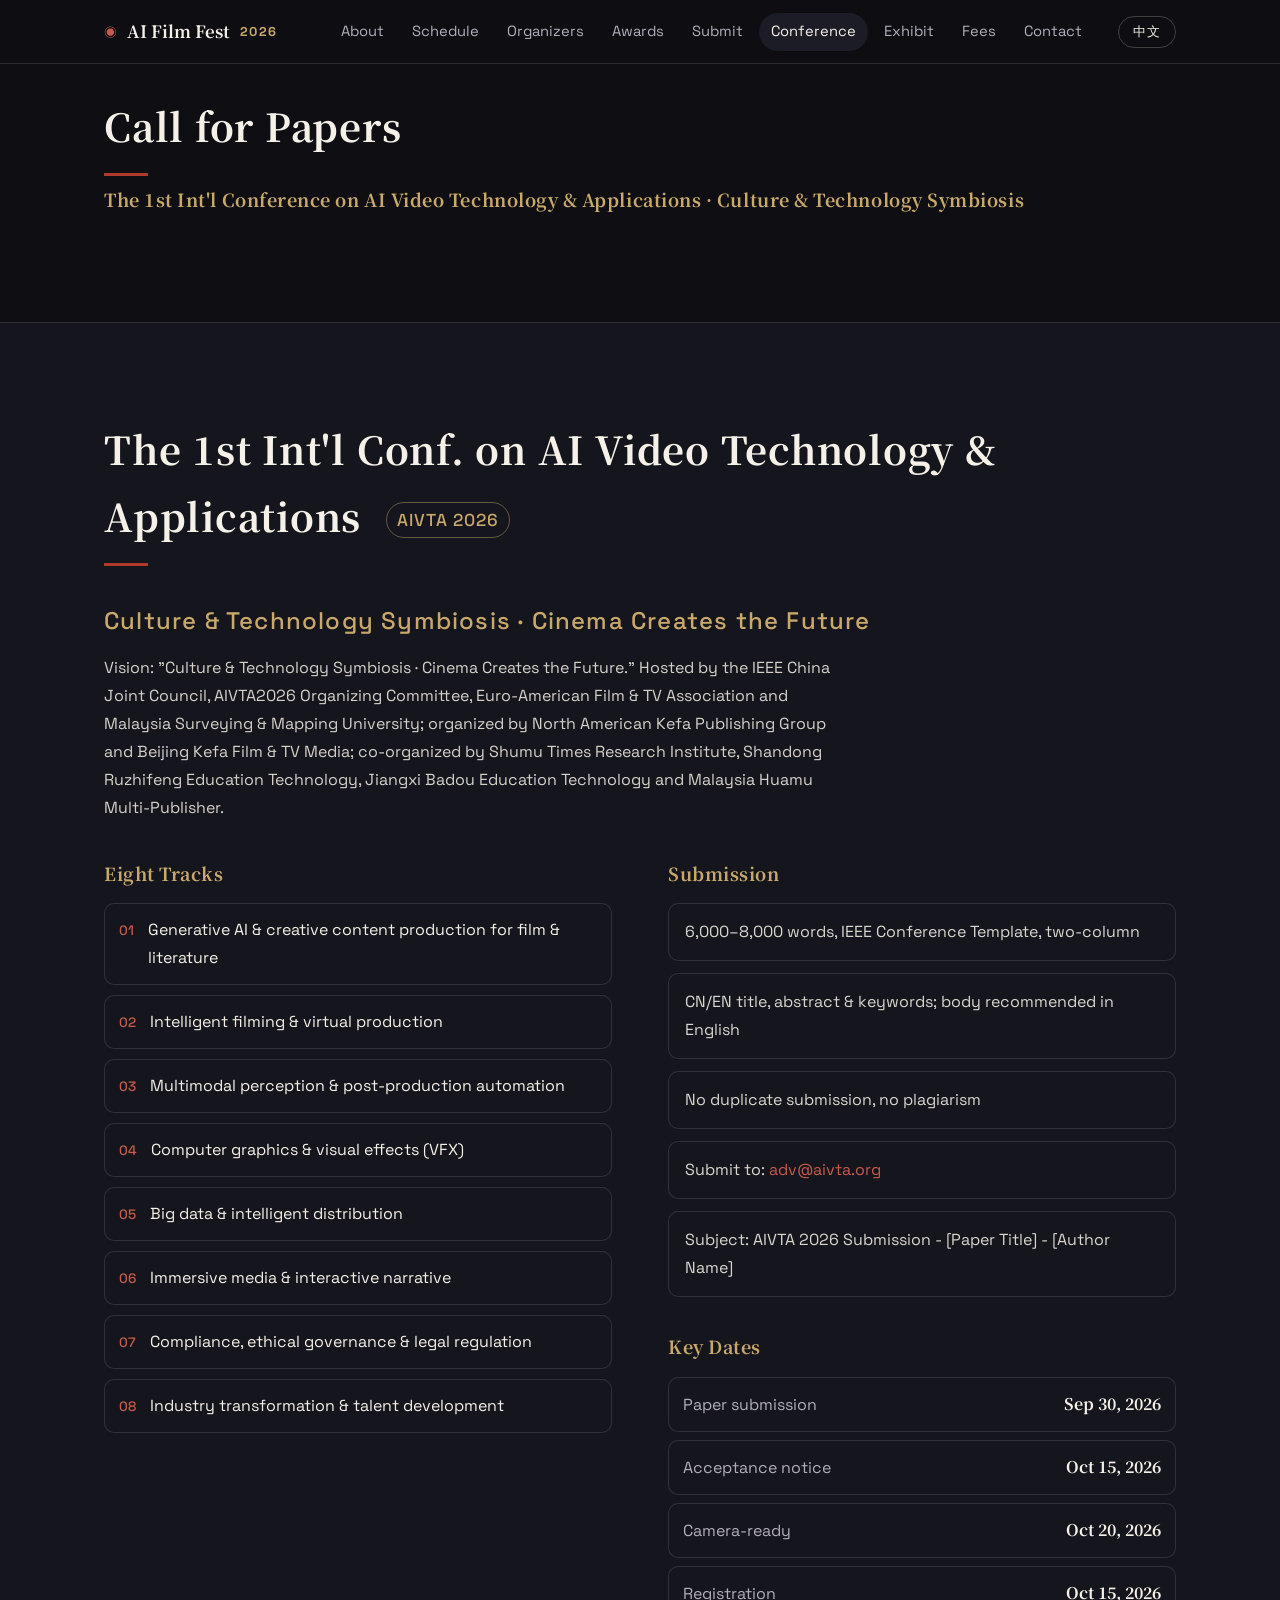
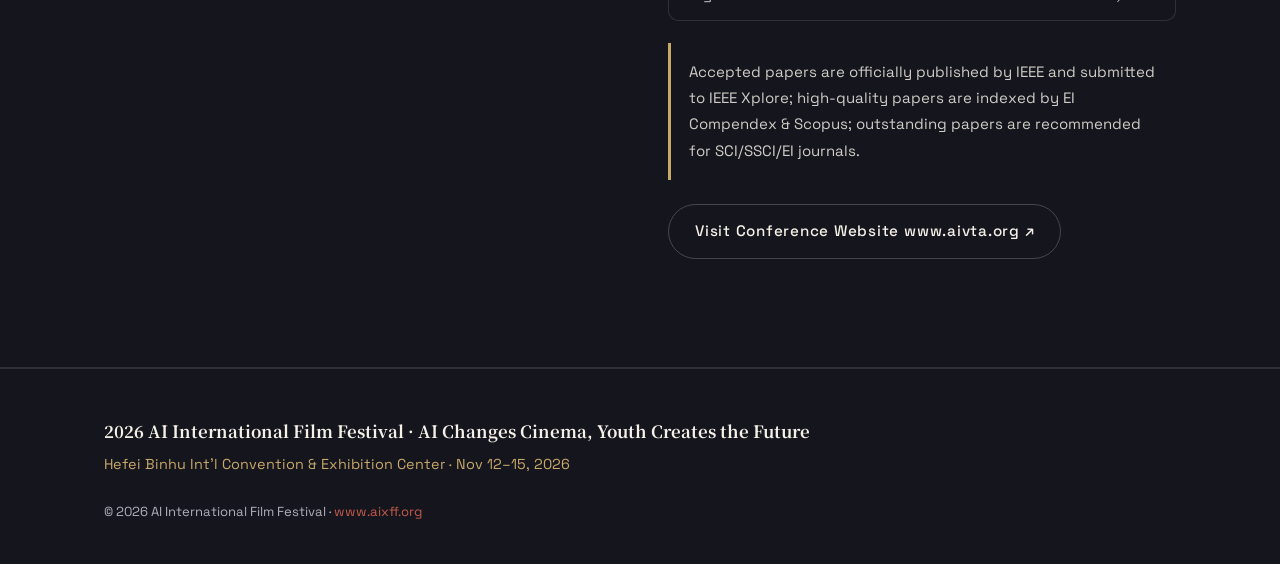
==== conference.html @ 15c77d74 "feat: 拆分单页为 4 个独立落地页，修复双语 hidden 引号笔误 - index/submit/conference/expo 四页独立 SEO（title/canonical/og/JSO" ====
<!doctype html>
<html lang="zh-CN">
<head>
<meta charset="utf-8">
<meta name="viewport" content="width=device-width, initial-scale=1">
<title>会议征稿 AIVTA 2026 · 2026 AI国际影展</title>
<meta name="description" content="首届AI视频技术及应用国际会议（AIVTA 2026）· 八大征稿方向 · IEEE出版并提交IEEE Xplore检索 · 论文投稿截止2026年9月30日 · 投稿邮箱 adv@aivta.org">
<link rel="canonical" href="https://aixff.org/conference.html">

<!-- Favicon -->
<link rel="icon" href="data:image/svg+xml,%3Csvg xmlns='http://www.w3.org/2000/svg' viewBox='0 0 100 100'%3E%3Crect width='100' height='100' rx='20' fill='%230E0E13'/%3E%3Crect x='17' y='27' width='66' height='46' rx='7' fill='none' stroke='%23B03A2E' stroke-width='7'/%3E%3Ccircle cx='50' cy='50' r='9' fill='%23C9A96A'/%3E%3C/svg%3E">

<!-- Open Graph / 微信分享卡片 -->
<meta property="og:type" content="website">
<meta property="og:site_name" content="AI国际影展 · AI International Film Festival">
<meta property="og:title" content="会议征稿 AIVTA 2026 · 2026 AI国际影展">
<meta property="og:description" content="首届AI视频技术及应用国际会议 · 文技共生·影创未来 · 论文投稿截止2026年9月30日">
<meta property="og:url" content="https://aixff.org/conference.html">
<meta property="og:image" content="https://aixff.org/assets/og-poster.png">
<meta property="og:image:width" content="1200">
<meta property="og:image:height" content="630">
<meta property="og:locale" content="zh_CN">
<meta property="og:locale:alternate" content="en_US">
<meta name="twitter:card" content="summary_large_image">
<meta name="twitter:title" content="Call for Papers AIVTA 2026 · 2026 AI International Film Festival">
<meta name="twitter:description" content="The 1st Int'l Conference on AI Video Technology &amp; Applications · Paper deadline Sep 30, 2026">
<meta name="twitter:image" content="https://aixff.org/assets/og-poster.png">

<!-- 结构化数据：学术会议 Event -->
<script type="application/ld+json">
{
  "@context": "https://schema.org",
  "@type": "Event",
  "name": "首届AI视频技术及应用国际会议 AIVTA 2026",
  "alternateName": "The 1st International Conference on AI Video Technology and Applications",
  "description": "核心愿景「文技共生·影创未来」。录用论文由IEEE正式出版并提交IEEE Xplore检索；高质量论文获EI Compendex与Scopus双核心收录。",
  "startDate": "2026-11-13",
  "endDate": "2026-11-14",
  "eventStatus": "https://schema.org/EventScheduled",
  "eventAttendanceMode": "https://schema.org/MixedEventAttendanceMode",
  "location": {
    "@type": "Place",
    "name": "合肥滨湖国际会展中心",
    "address": {
      "@type": "PostalAddress",
      "streetAddress": "安徽省合肥市包河区滨湖新区锦绣大道3899号",
      "addressLocality": "合肥",
      "addressRegion": "安徽",
      "addressCountry": "CN"
    }
  },
  "organizer": [
    { "@type": "Organization", "name": "IEEE中国联合会" },
    { "@type": "Organization", "name": "AIVTA2026组委会" },
    { "@type": "Organization", "name": "欧美影视协会" },
    { "@type": "Organization", "name": "马来西亚测绘大学" }
  ],
  "url": "https://aixff.org/conference.html",
  "sameAs": "https://www.aivta.org"
}
</script>

<!-- 字体：非阻塞加载 -->
<link rel="preconnect" href="https://fonts.googleapis.com">
<link rel="preconnect" href="https://fonts.gstatic.com" crossorigin>
<link href="https://fonts.googleapis.com/css2?family=Noto+Serif+SC:wght@500;700;900&family=Space+Grotesk:wght@400;500;700&display=swap" rel="stylesheet" media="print" onload="this.media='all'">
<noscript><link href="https://fonts.googleapis.com/css2?family=Noto+Serif+SC:wght@500;700;900&family=Space+Grotesk:wght@400;500;700&display=swap" rel="stylesheet"></noscript>
<link rel="stylesheet" href="assets/css/style.css">
</head>
<body data-title-zh="会议征稿 AIVTA 2026 · 2026 AI国际影展" data-title-en="Call for Papers AIVTA 2026 · 2026 AI International Film Festival">

<!-- ============ 顶部导航 ============ -->
<header class="nav" id="nav">
  <div class="nav-inner wrap">
    <a class="brand" href="index.html">
      <span class="brand-mark" aria-hidden="true">◉</span>
      <span class="zh">AI国际影展</span><span class="en" hidden>AI Film Fest</span>
      <span class="brand-year">2026</span>
    </a>
    <nav class="nav-links" id="navLinks" aria-label="Main navigation">
      <a href="index.html#about" class="zh">关于</a><a href="index.html#about" class="en" hidden>About</a>
      <a href="index.html#schedule" class="zh">日程</a><a href="index.html#schedule" class="en" hidden>Schedule</a>
      <a href="index.html#org" class="zh">组织</a><a href="index.html#org" class="en" hidden>Organizers</a>
      <a href="submit.html#awards" class="zh">奖项</a><a href="submit.html#awards" class="en" hidden>Awards</a>
      <a href="submit.html" class="zh">参赛</a><a href="submit.html" class="en" hidden>Submit</a>
      <a href="#conference" class="zh active">会议</a><a href="#conference" class="en active" hidden>Conference</a>
      <a href="expo.html" class="zh">参展</a><a href="expo.html" class="en" hidden>Exhibit</a>
      <a href="expo.html#fees" class="zh">费用</a><a href="expo.html#fees" class="en" hidden>Fees</a>
      <a href="index.html#contact" class="zh">联系</a><a href="index.html#contact" class="en" hidden>Contact</a>
    </nav>
    <div class="nav-actions">
      <button class="lang-toggle" id="langToggle" type="button" aria-label="Switch language">EN</button>
      <button class="nav-burger" id="navBurger" type="button" aria-expanded="false" aria-controls="navLinks" aria-label="Menu">
        <span></span><span></span>
      </button>
    </div>
  </div>
</header>

<main>

<!-- ============ 页头 ============ -->
<section class="section" id="conference">
  <div class="wrap">
    <h1 class="sec-title"><span class="zh">会议征稿</span><span class="en" hidden>Call for Papers</span></h1>
    <p class="sub-title"><span class="zh">首届AI视频技术及应用国际会议 AIVTA 2026 · 文技共生 · 影创未来</span><span class="en" hidden>The 1st Int'l Conference on AI Video Technology &amp; Applications · Culture &amp; Technology Symbiosis</span></p>
  </div>
</section>

<!-- ============ AIVTA 2026 ============ -->
<section class="section section-alt" id="cfp">
  <div class="wrap">
    <h2 class="sec-title"><span class="zh">首届AI视频技术及应用国际会议 <b class="sec-count">AIVTA 2026</b></span><span class="en" hidden>The 1st Int'l Conf. on AI Video Technology &amp; Applications <b class="sec-count">AIVTA 2026</b></span></h2>

    <div class="conference-intro">
      <p class="conference-vision latin" lang="en">Culture &amp; Technology Symbiosis · Cinema Creates the Future</p>
      <p><span class="zh">核心愿景：文技共生 · 影创未来。会议由IEEE中国联合会、AIVTA2026组委会、欧美影视协会、马来西亚测绘大学主办；北美科发出版集团、北京科发影视传媒有限公司承办；水木时代研究院、山东儒之风教育科技有限公司、江西八斗教育科技有限公司、马来西亚华穆多元出版社协办。</span>
      <span class="en" hidden>Vision: "Culture &amp; Technology Symbiosis · Cinema Creates the Future." Hosted by the IEEE China Joint Council, AIVTA2026 Organizing Committee, Euro-American Film &amp; TV Association and Malaysia Surveying &amp; Mapping University; organized by North American Kefa Publishing Group and Beijing Kefa Film &amp; TV Media; co-organized by Shumu Times Research Institute, Shandong Ruzhifeng Education Technology, Jiangxi Badou Education Technology and Malaysia Huamu Multi-Publisher.</span></p>
    </div>

    <div class="two-col">
      <div>
        <h3 class="sub-title"><span class="zh">八大征稿方向</span><span class="en" hidden>Eight Tracks</span></h3>
        <ol class="tracks">
          <li><span class="zh">生成式AI与影视文学创意内容生产</span><span class="en" hidden>Generative AI &amp; creative content production for film &amp; literature</span></li>
          <li><span class="zh">智能拍摄与虚拟制片技术</span><span class="en" hidden>Intelligent filming &amp; virtual production</span></li>
          <li><span class="zh">多模态感知与后期制作自动化</span><span class="en" hidden>Multimodal perception &amp; post-production automation</span></li>
          <li><span class="zh">计算机图形学与视觉特效（VFX）</span><span class="en" hidden>Computer graphics &amp; visual effects (VFX)</span></li>
          <li><span class="zh">影视文学大数据与智能分发</span><span class="en" hidden>Big data &amp; intelligent distribution</span></li>
          <li><span class="zh">沉浸式媒体与交互叙事</span><span class="en" hidden>Immersive media &amp; interactive narrative</span></li>
          <li><span class="zh">合规、伦理治理与法律规制</span><span class="en" hidden>Compliance, ethical governance &amp; legal regulation</span></li>
          <li><span class="zh">产业变革与人才培养</span><span class="en" hidden>Industry transformation &amp; talent development</span></li>
        </ol>
      </div>
      <div>
        <h3 class="sub-title"><span class="zh">投稿要求</span><span class="en" hidden>Submission</span></h3>
        <ul class="req-list">
          <li><span class="zh">全文6000–8000字，IEEE Conference Template双栏排版</span><span class="en" hidden>6,000–8,000 words, IEEE Conference Template, two-column</span></li>
          <li><span class="zh">须含中英文标题、摘要及关键词；正文建议英文撰写</span><span class="en" hidden>CN/EN title, abstract &amp; keywords; body recommended in English</span></li>
          <li><span class="zh">严禁一稿多投、抄袭剽窃</span><span class="en" hidden>No duplicate submission, no plagiarism</span></li>
          <li><span class="zh">投稿邮箱：<a href="mailto:adv@aivta.org">adv@aivta.org</a></span><span class="en" hidden>Submit to: <a href="mailto:adv@aivta.org">adv@aivta.org</a></span></li>
          <li><span class="zh">邮件主题：AIVTA 2026 Submission - [Paper Title] - [Author Name]</span><span class="en" hidden>Subject: AIVTA 2026 Submission - [Paper Title] - [Author Name]</span></li>
        </ul>
        <h3 class="sub-title sub-title-gap"><span class="zh">关键时间节点</span><span class="en" hidden>Key Dates</span></h3>
        <ul class="deadlines">
          <li><span class="zh">论文投稿截止</span><span class="en" hidden>Paper submission</span> <b><span class="zh">2026年9月30日</span><span class="en" hidden>Sep 30, 2026</span></b></li>
          <li><span class="zh">录用通知发出</span><span class="en" hidden>Acceptance notice</span> <b><span class="zh">2026年10月15日</span><span class="en" hidden>Oct 15, 2026</span></b></li>
          <li><span class="zh">最终版提交截止</span><span class="en" hidden>Camera-ready</span> <b><span class="zh">2026年10月20日</span><span class="en" hidden>Oct 20, 2026</span></b></li>
          <li><span class="zh">会议注册截止</span><span class="en" hidden>Registration</span> <b><span class="zh">2026年10月15日</span><span class="en" hidden>Oct 15, 2026</span></b></li>
        </ul>
        <p class="publish-note"><span class="zh">录用论文由IEEE正式出版并提交IEEE Xplore检索；高质量论文获EI Compendex与Scopus双核心收录；优秀论文推荐至SCI/SSCI/EI源刊发表。</span><span class="en" hidden>Accepted papers are officially published by IEEE and submitted to IEEE Xplore; high-quality papers are indexed by EI Compendex &amp; Scopus; outstanding papers are recommended for SCI/SSCI/EI journals.</span></p>
        <p class="conference-cta">
          <a class="btn btn-ghost" href="https://www.aivta.org" rel="noopener" target="_blank"><span class="zh">访问会议官网 www.aivta.org ↗</span><span class="en" hidden>Visit Conference Website www.aivta.org ↗</span></a>
        </p>
      </div>
    </div>
  </div>
</section>

</main>

<footer class="footer">
  <div class="wrap footer-inner">
    <p class="footer-brand"><span class="zh">2026 AI国际影展 · 智绘未来，影动无界</span><span class="en" hidden>2026 AI International Film Festival · AI Changes Cinema, Youth Creates the Future</span></p>
    <p class="footer-meta">
      <span class="zh">合肥滨湖国际会展中心 · 2026.11.12—11.15</span>
      <span class="en" hidden>Hefei Binhu Int'l Convention &amp; Exhibition Center · Nov 12–15, 2026</span>
    </p>
    <p class="footer-copy">© 2026 AI International Film Festival · <a href="https://aixff.org">www.aixff.org</a></p>
  </div>
</footer>

<script src="assets/js/main.js"></script>
</body>
</html>
---- assets/css/style.css ----
/* ============================================================
   2026 AI International Film Festival — aixff.org
   Design system: "latent film strip" — cinematic dark ground,
   cinnabar accent, champagne gold for honors, serif CJK display.
   ============================================================ */

:root {
  --bg: #0E0E13;
  --bg-2: #15151D;
  --bg-3: #1C1C27;
  --paper: #F5F1E8;
  --muted: #B2AEBC;
  --red: #B03A2E;
  --red-hi: #C75B4B;
  --gold: #C9A96A;
  --line: rgba(245, 241, 232, 0.12);
  --line-strong: rgba(245, 241, 232, 0.22);
  --serif: "Noto Serif SC", "Songti SC", "STSong", serif;
  --sans: "Space Grotesk", "PingFang SC", "Microsoft YaHei", system-ui, sans-serif;
  --maxw: 1120px;
  --nav-h: 64px;
  --ease: cubic-bezier(0.22, 0.61, 0.36, 1);
}

/* ---------- Reset & base ---------- */
*, *::before, *::after { box-sizing: border-box; }
html { scroll-behavior: smooth; scroll-padding-top: calc(var(--nav-h) + 12px); }
body {
  margin: 0;
  background: var(--bg);
  color: var(--paper);
  font-family: var(--sans);
  font-size: 16px;
  line-height: 1.75;
  -webkit-font-smoothing: antialiased;
  text-rendering: optimizeLegibility;
}
body.nav-open { overflow: hidden; }
img, svg { max-width: 100%; display: block; }
a { color: var(--red-hi); text-decoration: none; }
a:hover { text-decoration: underline; text-underline-offset: 3px; }
[hidden] { display: none !important; }

:focus-visible {
  outline: 2px solid var(--red-hi);
  outline-offset: 3px;
  border-radius: 2px;
}

::selection { background: var(--red); color: var(--paper); }

/* ---------- Typography ---------- */
.latin { font-family: var(--sans); letter-spacing: 0.02em; }

.wrap { max-width: var(--maxw); margin: 0 auto; padding: 0 24px; }

.sec-title {
  font-family: var(--serif);
  font-weight: 700;
  font-size: clamp(1.7rem, 3.6vw, 2.4rem);
  margin: 0 0 8px;
  letter-spacing: 0.02em;
}
.sec-title .sec-count {
  display: inline-block;
  font-family: var(--sans);
  font-weight: 500;
  font-size: 0.45em;
  vertical-align: middle;
  color: var(--gold);
  border: 1px solid color-mix(in srgb, var(--gold) 45%, transparent);
  padding: 2px 10px;
  border-radius: 999px;
  margin-left: 14px;
  letter-spacing: 0.06em;
  transform: translateY(-2px);
}
.sec-title::after {
  content: "";
  display: block;
  width: 44px;
  height: 3px;
  background: var(--red);
  margin-top: 14px;
}

.sub-title {
  font-family: var(--serif);
  font-weight: 700;
  font-size: 1.12rem;
  margin: 0 0 14px;
  color: var(--gold);
  letter-spacing: 0.03em;
}
.sub-title-gap { margin-top: 34px; }

.section { padding: 92px 0; }
.section-alt { background: var(--bg-2); border-block: 1px solid var(--line); }

/* ---------- Navigation ---------- */
.nav {
  position: fixed;
  inset: 0 0 auto 0;
  z-index: 50;
  height: var(--nav-h);
  background: color-mix(in srgb, var(--bg) 82%, transparent);
  backdrop-filter: blur(12px);
  -webkit-backdrop-filter: blur(12px);
  border-bottom: 1px solid var(--line);
}
.nav-inner { display: flex; align-items: center; gap: 24px; height: var(--nav-h); }
.brand {
  display: inline-flex; align-items: center; gap: 10px;
  color: var(--paper); font-family: var(--serif); font-weight: 700; font-size: 1.05rem;
  white-space: nowrap;
}
.brand:hover { text-decoration: none; }
.brand-mark { color: var(--red-hi); font-size: 0.8rem; }
.brand-year { color: var(--gold); font-size: 0.8rem; font-family: var(--sans); letter-spacing: 0.1em; }

.nav-links { display: flex; gap: 4px; margin-left: auto; }
.nav-links a {
  color: var(--muted);
  font-size: 0.92rem;
  padding: 6px 12px;
  border-radius: 999px;
  transition: color 0.2s, background 0.2s;
}
.nav-links a:hover { color: var(--paper); background: var(--bg-3); text-decoration: none; }
.nav-links a.active { color: var(--paper); background: var(--bg-3); }

.nav-actions { display: flex; align-items: center; gap: 12px; }
.lang-toggle {
  font-family: var(--sans);
  font-size: 0.82rem;
  font-weight: 500;
  letter-spacing: 0.08em;
  color: var(--paper);
  background: transparent;
  border: 1px solid var(--line-strong);
  border-radius: 999px;
  padding: 6px 14px;
  cursor: pointer;
  transition: border-color 0.2s, color 0.2s;
}
.lang-toggle:hover { border-color: var(--red-hi); color: var(--red-hi); }

.nav-burger {
  display: none;
  width: 40px; height: 40px;
  background: transparent; border: 1px solid var(--line-strong); border-radius: 8px;
  cursor: pointer;
  place-items: center;
  flex-direction: column; gap: 5px;
}
.nav-burger span { width: 18px; height: 2px; background: var(--paper); transition: transform 0.25s var(--ease); }
body.nav-open .nav-burger span:first-child { transform: translateY(3.5px) rotate(45deg); }
body.nav-open .nav-burger span:last-child { transform: translateY(-3.5px) rotate(-45deg); }

/* ---------- Hero ---------- */
.hero {
  position: relative;
  min-height: 100svh;
  display: flex;
  align-items: center;
  padding: calc(var(--nav-h) + 48px) 0 40px;
  overflow: hidden;
  background:
    radial-gradient(1100px 500px at 78% -10%, rgba(176, 58, 46, 0.16), transparent 60%),
    radial-gradient(900px 460px at 8% 108%, rgba(90, 84, 150, 0.20), transparent 60%),
    var(--bg);
}
.hero-glow {
  position: absolute; inset: 0;
  background:
    repeating-linear-gradient(0deg, transparent 0 3px, rgba(245, 241, 232, 0.015) 3px 4px);
  pointer-events: none;
}
.hero-inner { position: relative; width: 100%; }

.hero-kicker {
  font-size: 0.86rem;
  letter-spacing: 0.28em;
  color: var(--gold);
  margin: 0 0 22px;
  font-family: var(--sans);
}
.hero-title {
  font-family: var(--serif);
  font-weight: 900;
  font-size: clamp(2.4rem, 7.4vw, 5rem);
  line-height: 1.14;
  margin: 0 0 10px;
  letter-spacing: 0.02em;
}
.hero-title em { font-style: normal; color: var(--red-hi); }
.hero-sub {
  font-size: clamp(1rem, 2.2vw, 1.3rem);
  color: var(--muted);
  margin: 0 0 30px;
}
.hero-theme {
  font-family: var(--sans);
  font-weight: 500;
  font-size: clamp(1.05rem, 2.4vw, 1.5rem);
  color: var(--paper);
  letter-spacing: 0.05em;
  margin: 0 0 6px;
}
.hero-theme-cn {
  font-family: var(--serif);
  font-size: clamp(0.95rem, 1.8vw, 1.1rem);
  color: var(--gold);
  margin: 0 0 40px;
  letter-spacing: 0.14em;
}

.hero-meta { display: flex; flex-wrap: wrap; gap: 14px 34px; margin: 0 0 40px; }
.hm-item { display: inline-flex; align-items: baseline; gap: 10px; font-size: 0.95rem; }
.hm-item b {
  font-family: var(--sans); font-weight: 500; font-size: 0.78rem;
  letter-spacing: 0.18em; color: var(--muted);
}

.hero-cta { display: flex; flex-wrap: wrap; gap: 14px; }
.btn {
  display: inline-block;
  font-family: var(--sans);
  font-weight: 500;
  font-size: 0.95rem;
  letter-spacing: 0.05em;
  padding: 13px 26px;
  border-radius: 999px;
  border: 1px solid transparent;
  transition: transform 0.2s var(--ease), background 0.2s, border-color 0.2s, color 0.2s;
}
.btn:hover { text-decoration: none; transform: translateY(-2px); }
.btn-red { background: var(--red); color: var(--paper); }
.btn-red:hover { background: var(--red-hi); }
.btn-ghost { border-color: var(--line-strong); color: var(--paper); }
.btn-ghost:hover { border-color: var(--red-hi); color: var(--red-hi); }
.btn-gold { background: var(--gold); color: #191206; }
.btn-gold:hover { background: color-mix(in srgb, var(--gold) 86%, #fff); }
.reg-cta { margin: 20px 0 0; }
.reg-cta .btn { width: 100%; text-align: center; }

/* ---------- Film strip ---------- */
.filmstrip {
  position: absolute;
  left: 0; right: 0; bottom: 0;
  transform: translateY(14px);
  pointer-events: none;
}
.fs-hole { height: 10px; background: var(--bg); }
.fs-hole-top {
  background-image: radial-gradient(circle at 14px 5px, var(--bg) 3px, rgba(245,241,232,0.18) 3.4px, transparent 4.2px);
  background-size: 28px 10px;
  background-repeat: repeat-x;
  border-bottom: 1px solid var(--line);
}
.fs-hole-bottom {
  background-image: radial-gradient(circle at 14px 5px, var(--bg) 3px, rgba(245,241,232,0.18) 3.4px, transparent 4.2px);
  background-size: 28px 10px;
  background-repeat: repeat-x;
  border-top: 1px solid var(--line);
}
.fs-frames {
  display: flex;
  gap: 6px;
  padding: 10px 12px;
  background: color-mix(in srgb, var(--bg-2) 92%, transparent);
  border-bottom: 1px solid var(--line);
  overflow: hidden;
}
.fs-frame {
  flex: 1 0 10%;
  aspect-ratio: 16 / 9;
  border-radius: 3px;
  border: 1px solid rgba(245, 241, 232, 0.14);
  background:
    linear-gradient(115deg,
      hsl(var(--h) var(--s) var(--l)) 0%,
      hsl(calc(var(--h) + 40) 55% 22%) 52%,
      hsl(var(--h) var(--s) var(--l)) 100%);
  background-size: 240% 240%;
  background-position: 0% 50%;
  animation: latent-shift 9s var(--ease) infinite alternate;
  opacity: 0.9;
  filter: saturate(0.85);
}
.fs-frame:nth-child(2n) { animation-delay: -3s; }
.fs-frame:nth-child(3n) { animation-delay: -6s; }

@keyframes latent-shift {
  from { background-position: 0% 50%; }
  to { background-position: 100% 50%; }
}

/* ---------- Hero load sequence (single orchestrated moment) ---------- */
.hero-kicker, .hero-title, .hero-sub, .hero-theme, .hero-theme-cn, .hero-meta, .hero-cta, .filmstrip {
  animation: rise-in 0.9s var(--ease) both;
}
.hero-kicker { animation-delay: 0.05s; }
.hero-title { animation-delay: 0.14s; }
.hero-sub { animation-delay: 0.24s; }
.hero-theme { animation-delay: 0.34s; }
.hero-theme-cn { animation-delay: 0.42s; }
.hero-meta { animation-delay: 0.52s; }
.hero-cta { animation-delay: 0.62s; }
.filmstrip { animation-delay: 0.8s; }

@keyframes rise-in {
  from { opacity: 0; transform: translateY(18px); }
  to { opacity: 1; transform: translateY(0); }
}

/* ---------- About ---------- */
.about-grid { display: grid; grid-template-columns: 1.15fr 0.85fr; gap: 56px; align-items: start; }
.about-lede p { margin: 0 0 18px; color: color-mix(in srgb, var(--paper) 88%, var(--bg)); max-width: 52ch; }
.about-lede strong { color: var(--paper); }
.about-vision {
  border: 1px solid var(--line);
  border-radius: 14px;
  padding: 26px 26px 20px;
  background: linear-gradient(160deg, var(--bg-2), var(--bg-3));
}
.about-vision .latin { color: var(--muted); font-size: 0.82rem; letter-spacing: 0.1em; margin: 0 0 18px; }
.values { list-style: none; margin: 0; padding: 0; display: flex; flex-wrap: wrap; gap: 10px; }
.values li {
  font-size: 0.9rem;
  padding: 7px 14px;
  border: 1px solid var(--line-strong);
  border-radius: 999px;
  color: var(--paper);
  transition: border-color 0.2s, color 0.2s;
}
.values li:hover { border-color: var(--red-hi); color: var(--red-hi); }
.about-vision-note { margin: 18px 0 0; color: var(--gold); font-family: var(--serif); font-size: 0.92rem; }

/* ---------- Schedule timeline ---------- */
.timeline { list-style: none; margin: 40px 0 0; padding: 0; }
.tl-item {
  display: grid;
  grid-template-columns: 150px 44px 1fr;
  gap: 0;
  align-items: start;
  padding-bottom: 44px;
  position: relative;
}
.tl-item:last-child { padding-bottom: 0; }
.tl-date {
  font-family: var(--sans);
  font-weight: 700;
  font-size: 1.05rem;
  letter-spacing: 0.04em;
  color: var(--gold);
  padding-top: 4px;
}
.tl-line {
  width: 1px; height: calc(100% - 10px);
  background: var(--line-strong);
  position: relative;
  justify-self: center;
}
.tl-line::before {
  content: "";
  position: absolute;
  top: 4px; left: 50%;
  width: 11px; height: 11px;
  border-radius: 50%;
  background: var(--bg);
  border: 2px solid var(--red-hi);
  transform: translateX(-50%);
}
.tl-body { max-width: 60ch; color: color-mix(in srgb, var(--paper) 88%, var(--bg)); }
.schedule-note {
  margin: 44px 0 0;
  padding: 18px 22px;
  border-left: 3px solid var(--red);
  background: var(--bg-2);
  border-radius: 0 10px 10px 0;
  color: var(--muted);
  max-width: 72ch;
}

/* ---------- Org ---------- */
.org-grid { display: grid; grid-template-columns: 1fr 1fr; gap: 56px; align-items: start; }
.org-list { margin: 0; }
.org-list > div { display: grid; grid-template-columns: 150px 1fr; gap: 18px; padding: 16px 0; border-bottom: 1px solid var(--line); }
.org-list > div:first-child { padding-top: 0; }
.org-list dt { font-family: var(--serif); font-weight: 700; color: var(--gold); font-size: 0.98rem; }
.org-list dd { margin: 0; color: color-mix(in srgb, var(--paper) 88%, var(--bg)); }

/* ---------- Awards ---------- */
.awards { margin-top: 36px; display: grid; gap: 12px; }
.award-unit { border: 1px solid var(--line); border-radius: 12px; background: var(--bg-2); overflow: hidden; }
.award-unit summary {
  display: flex; align-items: center; gap: 16px;
  padding: 18px 22px;
  cursor: pointer;
  list-style: none;
  transition: background 0.2s;
}
.award-unit summary::-webkit-details-marker { display: none; }
.award-unit summary::before {
  content: "＋";
  font-family: var(--sans);
  color: var(--red-hi);
  font-size: 1.1rem;
  transition: transform 0.25s var(--ease);
  width: 18px;
}
.award-unit[open] summary::before { transform: rotate(45deg); }
.award-unit summary:hover { background: var(--bg-3); }
.au-name { font-family: var(--serif); font-weight: 700; font-size: 1.05rem; }
.au-count {
  margin-left: auto;
  font-family: var(--sans);
  font-size: 0.78rem;
  color: var(--gold);
  border: 1px solid color-mix(in srgb, var(--gold) 40%, transparent);
  border-radius: 999px;
  padding: 2px 10px;
  white-space: nowrap;
}
.award-list {
  list-style: none; margin: 0; padding: 6px 22px 20px 56px;
  display: grid; grid-template-columns: 1fr 1fr; gap: 6px 26px;
}
.award-list li {
  padding: 7px 0 7px 14px;
  border-left: 2px solid var(--line-strong);
  color: color-mix(in srgb, var(--paper) 88%, var(--bg));
  font-size: 0.98rem;
}
.award-list li:hover { border-left-color: var(--red-hi); }
.awards-note { margin: 22px 0 0; color: var(--muted); font-size: 0.9rem; }

/* ---------- Two-col generic ---------- */
.two-col { display: grid; grid-template-columns: 1fr 1fr; gap: 56px; margin-top: 36px; align-items: start; }

/* ---------- Req lists ---------- */
.req-list { list-style: none; margin: 0; padding: 0; display: grid; gap: 12px; }
.req-list li {
  padding: 14px 16px;
  border: 1px solid var(--line);
  border-radius: 10px;
  background: var(--bg-2);
  color: color-mix(in srgb, var(--paper) 88%, var(--bg));
}
.req-list b { display: block; color: var(--paper); font-family: var(--serif); font-size: 1rem; margin-bottom: 2px; }
.req-mand li { border-left: 3px solid var(--red); }
.req-mand b { color: var(--red-hi); }

/* ---------- Tech awards ---------- */
.tech-grid { display: grid; grid-template-columns: 1fr 1fr; gap: 20px; margin-top: 36px; }
.tech-card {
  border: 1px solid var(--line);
  border-radius: 12px;
  background: var(--bg-2);
  padding: 22px 24px;
}
.tech-card h3 {
  display: flex; align-items: center; gap: 10px;
  font-family: var(--serif); font-weight: 700; font-size: 1.05rem;
  margin: 0 0 16px;
}
.tech-card h3 i {
  font-style: normal;
  font-family: var(--sans); font-size: 0.75rem;
  color: var(--gold);
  border: 1px solid color-mix(in srgb, var(--gold) 40%, transparent);
  border-radius: 999px;
  padding: 1px 9px;
}
.tech-card ul { list-style: none; margin: 0; padding: 0; display: grid; gap: 8px; }
.tech-card li {
  padding: 8px 0 8px 14px;
  border-left: 2px solid var(--line-strong);
  color: color-mix(in srgb, var(--paper) 88%, var(--bg));
  font-size: 0.98rem;
}

/* ---------- Conference ---------- */
.conference-intro { margin-top: 34px; }
.conference-vision {
  font-family: var(--sans);
  font-weight: 500;
  font-size: clamp(1.1rem, 2.4vw, 1.5rem);
  color: var(--gold);
  letter-spacing: 0.05em;
  margin: 0 0 12px;
}
.conference-intro p:not(.conference-vision) { max-width: 74ch; color: color-mix(in srgb, var(--paper) 86%, var(--bg)); margin: 0 0 18px; }
.tracks { list-style: none; margin: 0; padding: 0; display: grid; gap: 10px; counter-reset: track; }
.tracks li {
  counter-increment: track;
  display: flex; gap: 14px; align-items: baseline;
  padding: 12px 14px;
  border: 1px solid var(--line);
  border-radius: 10px;
  background: var(--bg-2);
}
.tracks li::before {
  content: counter(track, decimal-leading-zero);
  font-family: var(--sans);
  font-size: 0.85rem;
  color: var(--red-hi);
  font-weight: 500;
  flex: 0 0 auto;
}
.deadlines { list-style: none; margin: 0; padding: 0; display: grid; gap: 8px; }
.deadlines li {
  display: flex; justify-content: space-between; align-items: baseline; gap: 12px;
  padding: 12px 14px;
  border: 1px solid var(--line);
  border-radius: 10px;
  background: var(--bg-2);
  color: var(--muted);
}
.deadlines b { color: var(--paper); font-family: var(--serif); font-weight: 700; }
.publish-note {
  margin: 22px 0 0;
  padding: 16px 18px;
  border-left: 3px solid var(--gold);
  background: var(--bg-2);
  border-radius: 0 10px 10px 0;
  color: color-mix(in srgb, var(--paper) 84%, var(--bg));
  font-size: 0.94rem;
  max-width: 66ch;
}
.conference-cta { margin-top: 24px; }
.conference-cta .btn { padding-left: 26px; padding-right: 26px; }
.submit-channel {
  margin: 30px 0 0;
  padding: 16px 18px;
  border-left: 3px solid var(--red);
  background: var(--bg-2);
  border-radius: 0 10px 10px 0;
  color: color-mix(in srgb, var(--paper) 86%, var(--bg));
  max-width: 66ch;
}
.submit-channel a { color: var(--red-hi); }

/* ---------- Exhibition ---------- */
.expo-cats { grid-template-columns: 1fr 1fr; }
.expo-cats li { border: 0; background: transparent; padding: 8px 0 8px 14px; border-left: 2px solid var(--line-strong); border-radius: 0; }

/* ---------- Fees ---------- */
.fees { display: grid; grid-template-columns: 1fr 1fr; gap: 20px; margin-top: 36px; }
.fee-card {
  border: 1px solid var(--line);
  border-radius: 14px;
  padding: 28px 30px;
  background: var(--bg-2);
}
.fee-card-featured {
  border-color: color-mix(in srgb, var(--red-hi) 55%, transparent);
  background: linear-gradient(160deg, color-mix(in srgb, var(--red) 16%, var(--bg-2)), var(--bg-2));
}
.fee-card h3 { font-family: var(--serif); font-weight: 700; margin: 0 0 10px; font-size: 1.1rem; }
.fee-price { font-family: var(--serif); font-weight: 900; font-size: clamp(1.7rem, 3.4vw, 2.3rem); margin: 0 0 6px; color: var(--paper); }
.fee-card-featured .fee-price { color: var(--red-hi); }
.fee-note { margin: 0; color: var(--muted); font-size: 0.92rem; }
.accounts { margin-top: 44px; }
.accounts .org-list > div { grid-template-columns: 160px 1fr; }

/* ---------- Extras ---------- */
.extras-grid { display: grid; grid-template-columns: repeat(3, 1fr); gap: 20px; margin-top: 36px; }
.extra-card {
  border: 1px solid var(--line);
  border-radius: 14px;
  padding: 26px 26px;
  background: linear-gradient(165deg, var(--bg-2), var(--bg-3));
}
.extra-card h3 { font-family: var(--serif); font-weight: 700; font-size: 1.05rem; margin: 0 0 12px; }
.extra-card p { margin: 0; color: var(--muted); font-size: 0.95rem; }

/* ---------- Contact ---------- */
.contact-grid { display: grid; grid-template-columns: 1.15fr 0.85fr; gap: 56px; margin-top: 36px; align-items: start; }
.contact-list { margin: 0 0 30px; }
.contact-list > div { display: grid; grid-template-columns: 150px 1fr; gap: 18px; padding: 13px 0; border-bottom: 1px solid var(--line); }
.contact-list dt { font-family: var(--serif); font-weight: 700; color: var(--gold); }
.contact-list dd { margin: 0; color: var(--paper); font-size: 0.98rem; }
.contact-list dd a { color: var(--paper); text-decoration: underline; text-underline-offset: 3px; text-decoration-color: color-mix(in srgb, var(--paper) 32%, transparent); }
.contact-list dd a:hover { color: var(--red-hi); }
.register-note { border: 1px solid var(--line); border-radius: 14px; padding: 26px; background: var(--bg-2); }
.register-note p { color: var(--muted); margin: 0 0 14px; }
.register-note p:last-child { margin-bottom: 0; }

/* ---------- Footer ---------- */
.footer { border-top: 1px solid var(--line); padding: 48px 0 40px; background: var(--bg-2); }
.footer-inner { display: grid; gap: 6px; }
.footer-brand { font-family: var(--serif); font-weight: 700; margin: 0; font-size: 1.05rem; }
.footer-meta { color: var(--gold); margin: 0; font-size: 0.9rem; }
.footer-note { color: var(--muted); margin: 8px 0 0; font-size: 0.84rem; max-width: 70ch; }
.footer-copy { color: var(--muted); margin: 18px 0 0; font-size: 0.82rem; }

/* ---------- Responsive ---------- */
@media (max-width: 920px) {
  .nav-links {
    position: fixed;
    top: var(--nav-h); left: 0; right: 0; bottom: 0;
    flex-direction: column;
    gap: 0;
    background: color-mix(in srgb, var(--bg) 96%, transparent);
    padding: 18px 24px 40px;
    overflow-y: auto;
    display: none;
  }
  body.nav-open .nav-links { display: flex; }
  .nav-links a { padding: 14px 10px; font-size: 1.05rem; border-bottom: 1px solid var(--line); border-radius: 0; }
  .nav-burger { display: inline-flex; }

  .about-grid, .org-grid, .two-col, .contact-grid { grid-template-columns: 1fr; gap: 40px; }
  .award-list { grid-template-columns: 1fr; padding-left: 22px; }
  .tech-grid, .extras-grid { grid-template-columns: 1fr; }
  .fees { grid-template-columns: 1fr; }
  .expo-cats { grid-template-columns: 1fr; }
  .tl-item { grid-template-columns: 108px 28px 1fr; }
  .section { padding: 64px 0; }
  .hero { padding-top: calc(var(--nav-h) + 30px); }
}

@media (max-width: 520px) {
  .tl-item { grid-template-columns: 1fr; gap: 6px; padding-bottom: 30px; }
  .tl-line { display: none; }
  .org-list > div, .contact-list > div, .accounts .org-list > div { grid-template-columns: 1fr; gap: 4px; }
  .brand-year { display: none; }
}

/* ---------- Reduced motion ---------- */
@media (prefers-reduced-motion: reduce) {
  html { scroll-behavior: auto; }
  *, *::before, *::after { animation-duration: 0.001s !important; animation-iteration-count: 1 !important; transition-duration: 0.001s !important; }
}
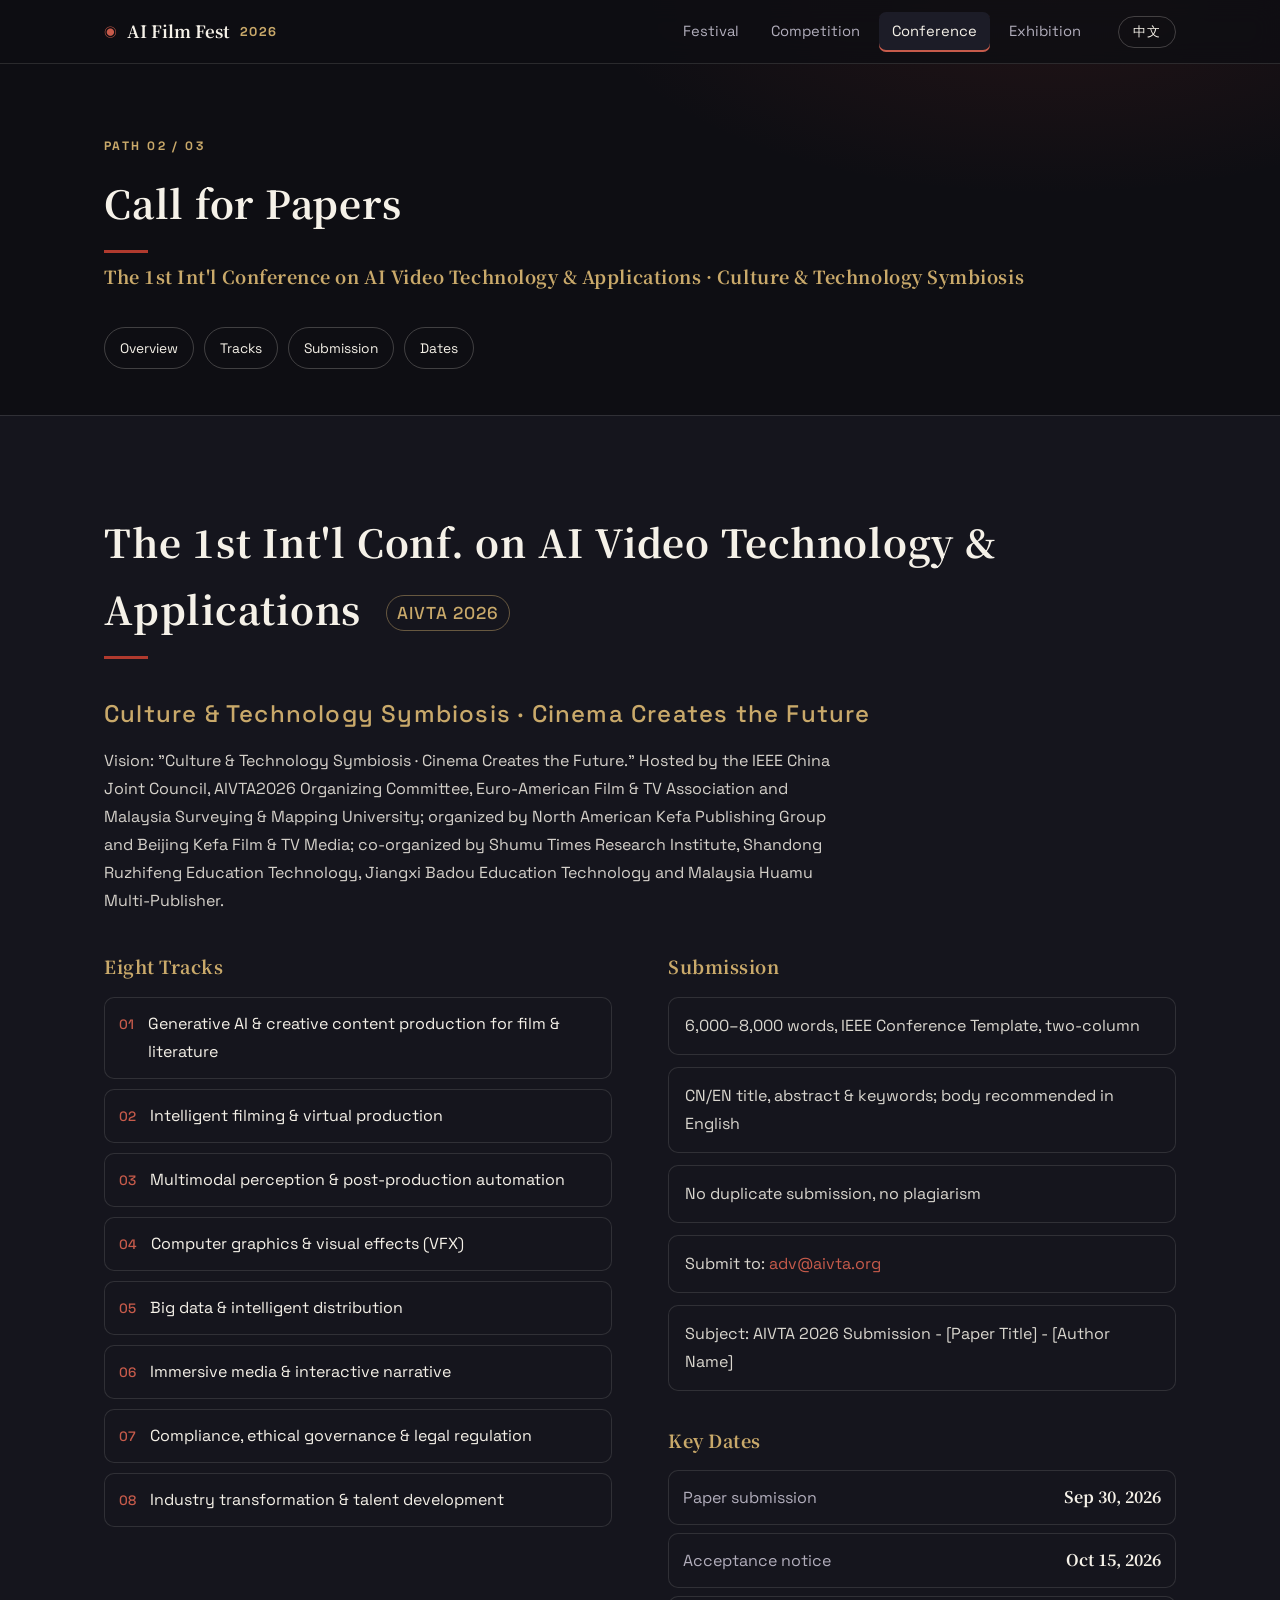
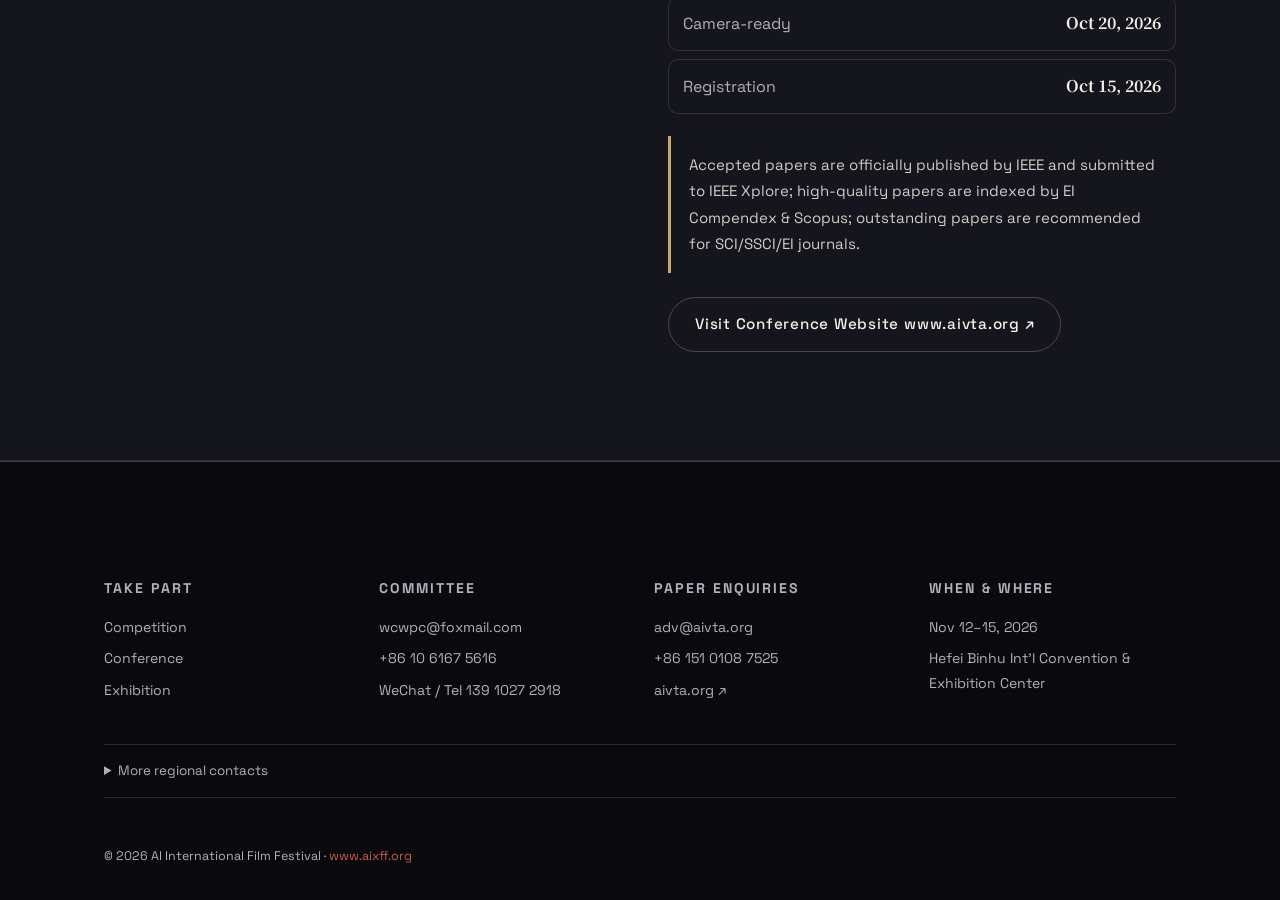
==== commit a70e1499: "feat: 参与入口分流改版，移除页脚「下一步」CTA - 页脚改四栏 grid（参与/组委会/论文咨询/时间地点）+ 地区联络 details + 版权行 - 新增 pathways/wayfind" ====
--- a/conference.html
+++ b/conference.html
@@ -67,7 +67,7 @@
 <noscript><link href="https://fonts.googleapis.com/css2?family=Noto+Serif+SC:wght@500;700;900&family=Space+Grotesk:wght@400;500;700&display=swap" rel="stylesheet"></noscript>
 <link rel="stylesheet" href="assets/css/style.css">
 </head>
-<body data-title-zh="会议征稿 AIVTA 2026 · 2026 AI国际影展" data-title-en="Call for Papers AIVTA 2026 · 2026 AI International Film Festival">
+<body data-page="conference" data-title-zh="会议征稿 AIVTA 2026 · 2026 AI国际影展" data-title-en="Call for Papers AIVTA 2026 · 2026 AI International Film Festival">
 
 <!-- ============ 顶部导航 ============ -->
 <header class="nav" id="nav">
@@ -78,15 +78,10 @@
       <span class="brand-year">2026</span>
     </a>
     <nav class="nav-links" id="navLinks" aria-label="Main navigation">
-      <a href="index.html#about" class="zh">关于</a><a href="index.html#about" class="en" hidden>About</a>
-      <a href="index.html#schedule" class="zh">日程</a><a href="index.html#schedule" class="en" hidden>Schedule</a>
-      <a href="index.html#org" class="zh">组织</a><a href="index.html#org" class="en" hidden>Organizers</a>
-      <a href="submit.html#awards" class="zh">奖项</a><a href="submit.html#awards" class="en" hidden>Awards</a>
-      <a href="submit.html" class="zh">参赛</a><a href="submit.html" class="en" hidden>Submit</a>
-      <a href="#conference" class="zh active">会议</a><a href="#conference" class="en active" hidden>Conference</a>
-      <a href="expo.html" class="zh">参展</a><a href="expo.html" class="en" hidden>Exhibit</a>
-      <a href="expo.html#fees" class="zh">费用</a><a href="expo.html#fees" class="en" hidden>Fees</a>
-      <a href="index.html#contact" class="zh">联系</a><a href="index.html#contact" class="en" hidden>Contact</a>
+      <a href="index.html" class="zh">首页</a><a href="index.html" class="en" hidden>Festival</a>
+      <a href="submit.html" class="zh">作品竞赛</a><a href="submit.html" class="en" hidden>Competition</a>
+      <a href="#conference" class="zh active" aria-current="page">学术会议</a><a href="#conference" class="en active" hidden aria-current="page">Conference</a>
+      <a href="expo.html" class="zh">产业展览</a><a href="expo.html" class="en" hidden>Exhibition</a>
     </nav>
     <div class="nav-actions">
       <button class="lang-toggle" id="langToggle" type="button" aria-label="Switch language">EN</button>
@@ -102,8 +97,15 @@
 <!-- ============ 页头 ============ -->
 <section class="section" id="conference">
   <div class="wrap">
+    <p class="page-kicker"><span class="zh">参与路径 02 / 03</span><span class="en" hidden>Path 02 / 03</span></p>
     <h1 class="sec-title"><span class="zh">会议征稿</span><span class="en" hidden>Call for Papers</span></h1>
     <p class="sub-title"><span class="zh">首届AI视频技术及应用国际会议 AIVTA 2026 · 文技共生 · 影创未来</span><span class="en" hidden>The 1st Int'l Conference on AI Video Technology &amp; Applications · Culture &amp; Technology Symbiosis</span></p>
+    <nav class="section-nav" aria-label="Page navigation">
+      <a href="#cfp"><span class="zh">会议简介</span><span class="en" hidden>Overview</span></a>
+      <a href="#tracks"><span class="zh">征稿方向</span><span class="en" hidden>Tracks</span></a>
+      <a href="#paper-submit"><span class="zh">投稿要求</span><span class="en" hidden>Submission</span></a>
+      <a href="#deadlines"><span class="zh">关键日期</span><span class="en" hidden>Dates</span></a>
+    </nav>
   </div>
 </section>
 
@@ -120,7 +122,7 @@
 
     <div class="two-col">
       <div>
-        <h3 class="sub-title"><span class="zh">八大征稿方向</span><span class="en" hidden>Eight Tracks</span></h3>
+        <h3 class="sub-title" id="tracks"><span class="zh">八大征稿方向</span><span class="en" hidden>Eight Tracks</span></h3>
         <ol class="tracks">
           <li><span class="zh">生成式AI与影视文学创意内容生产</span><span class="en" hidden>Generative AI &amp; creative content production for film &amp; literature</span></li>
           <li><span class="zh">智能拍摄与虚拟制片技术</span><span class="en" hidden>Intelligent filming &amp; virtual production</span></li>
@@ -133,7 +135,7 @@
         </ol>
       </div>
       <div>
-        <h3 class="sub-title"><span class="zh">投稿要求</span><span class="en" hidden>Submission</span></h3>
+        <h3 class="sub-title" id="paper-submit"><span class="zh">投稿要求</span><span class="en" hidden>Submission</span></h3>
         <ul class="req-list">
           <li><span class="zh">全文6000–8000字，IEEE Conference Template双栏排版</span><span class="en" hidden>6,000–8,000 words, IEEE Conference Template, two-column</span></li>
           <li><span class="zh">须含中英文标题、摘要及关键词；正文建议英文撰写</span><span class="en" hidden>CN/EN title, abstract &amp; keywords; body recommended in English</span></li>
@@ -141,7 +143,7 @@
           <li><span class="zh">投稿邮箱：<a href="mailto:adv@aivta.org">adv@aivta.org</a></span><span class="en" hidden>Submit to: <a href="mailto:adv@aivta.org">adv@aivta.org</a></span></li>
           <li><span class="zh">邮件主题：AIVTA 2026 Submission - [Paper Title] - [Author Name]</span><span class="en" hidden>Subject: AIVTA 2026 Submission - [Paper Title] - [Author Name]</span></li>
         </ul>
-        <h3 class="sub-title sub-title-gap"><span class="zh">关键时间节点</span><span class="en" hidden>Key Dates</span></h3>
+        <h3 class="sub-title sub-title-gap" id="deadlines"><span class="zh">关键时间节点</span><span class="en" hidden>Key Dates</span></h3>
         <ul class="deadlines">
           <li><span class="zh">论文投稿截止</span><span class="en" hidden>Paper submission</span> <b><span class="zh">2026年9月30日</span><span class="en" hidden>Sep 30, 2026</span></b></li>
           <li><span class="zh">录用通知发出</span><span class="en" hidden>Acceptance notice</span> <b><span class="zh">2026年10月15日</span><span class="en" hidden>Oct 15, 2026</span></b></li>
@@ -161,11 +163,16 @@
 
 <footer class="footer">
   <div class="wrap footer-inner">
-    <p class="footer-brand"><span class="zh">2026 AI国际影展 · 智绘未来，影动无界</span><span class="en" hidden>2026 AI International Film Festival · AI Changes Cinema, Youth Creates the Future</span></p>
-    <p class="footer-meta">
-      <span class="zh">合肥滨湖国际会展中心 · 2026.11.12—11.15</span>
-      <span class="en" hidden>Hefei Binhu Int'l Convention &amp; Exhibition Center · Nov 12–15, 2026</span>
-    </p>
+    <div class="footer-grid">
+      <div><p class="footer-label"><span class="zh">参与</span><span class="en" hidden>Take part</span></p><a href="submit.html"><span class="zh">作品竞赛</span><span class="en" hidden>Competition</span></a><a href="conference.html"><span class="zh">学术会议</span><span class="en" hidden>Conference</span></a><a href="expo.html"><span class="zh">产业展览</span><span class="en" hidden>Exhibition</span></a></div>
+      <div><p class="footer-label"><span class="zh">组委会</span><span class="en" hidden>Committee</span></p><a href="mailto:wcwpc@foxmail.com">wcwpc@foxmail.com</a><a href="tel:+861061675616">+86 10 6167 5616</a><a href="tel:+8613910272918"><span class="zh">微信 / 电话 139 1027 2918</span><span class="en" hidden>WeChat / Tel 139 1027 2918</span></a></div>
+      <div><p class="footer-label"><span class="zh">论文咨询</span><span class="en" hidden>Paper enquiries</span></p><a href="mailto:adv@aivta.org">adv@aivta.org</a><a href="tel:+8615101087525">+86 151 0108 7525</a><a href="https://www.aivta.org" rel="noopener" target="_blank">aivta.org ↗</a></div>
+      <div><p class="footer-label"><span class="zh">时间地点</span><span class="en" hidden>When &amp; where</span></p><span><span class="zh">2026.11.12—11.15</span><span class="en" hidden>Nov 12–15, 2026</span></span><span><span class="zh">合肥滨湖国际会展中心</span><span class="en" hidden>Hefei Binhu Int'l Convention &amp; Exhibition Center</span></span></div>
+    </div>
+    <details class="footer-more">
+      <summary><span class="zh">查看其他地区联络电话</span><span class="en" hidden>More regional contacts</span></summary>
+      <div class="footer-phones"><span><b><span class="zh">中国内地</span><span class="en" hidden>Mainland China</span></b> <a href="tel:+8613501006041">135 0100 6041</a> · <a href="tel:+8616710057519">167 1005 7519</a></span><span><b><span class="zh">中国香港</span><span class="en" hidden>Hong Kong</span></b> <a href="tel:+85257016042">+852 5701 6042</a></span><span><b><span class="zh">加拿大</span><span class="en" hidden>Canada</span></b> <a href="tel:+16043685548">+1 604 368 5548</a> · <a href="tel:+16046356035">604 635 6035</a> · <a href="tel:+16048025370">604 802 5370</a></span><span><b><span class="zh">美国</span><span class="en" hidden>USA</span></b> <a href="tel:+16462912938">+1 646 291 2938</a></span></div>
+    </details>
     <p class="footer-copy">© 2026 AI International Film Festival · <a href="https://aixff.org">www.aixff.org</a></p>
   </div>
 </footer>
--- a/assets/css/style.css
+++ b/assets/css/style.css
@@ -96,6 +96,15 @@
 
 .section { padding: 92px 0; }
 .section-alt { background: var(--bg-2); border-block: 1px solid var(--line); }
+.section-kicker, .page-kicker {
+  margin: 0 0 12px;
+  color: var(--gold);
+  font-size: 0.76rem;
+  font-weight: 700;
+  letter-spacing: 0.2em;
+  text-transform: uppercase;
+}
+.section-intro { max-width: 54ch; margin: 22px 0 0; color: var(--muted); }
 
 /* ---------- Navigation ---------- */
 .nav {
@@ -118,16 +127,16 @@
 .brand-mark { color: var(--red-hi); font-size: 0.8rem; }
 .brand-year { color: var(--gold); font-size: 0.8rem; font-family: var(--sans); letter-spacing: 0.1em; }
 
-.nav-links { display: flex; gap: 4px; margin-left: auto; }
+.nav-links { display: flex; gap: 6px; margin-left: auto; }
 .nav-links a {
   color: var(--muted);
   font-size: 0.92rem;
-  padding: 6px 12px;
-  border-radius: 999px;
+  padding: 7px 13px;
+  border-radius: 7px;
   transition: color 0.2s, background 0.2s;
 }
 .nav-links a:hover { color: var(--paper); background: var(--bg-3); text-decoration: none; }
-.nav-links a.active { color: var(--paper); background: var(--bg-3); }
+.nav-links a.active { color: var(--paper); background: var(--bg-3); box-shadow: inset 0 -2px 0 var(--red-hi); }
 
 .nav-actions { display: flex; align-items: center; gap: 12px; }
 .lang-toggle {
@@ -243,6 +252,52 @@
 .btn-gold:hover { background: color-mix(in srgb, var(--gold) 86%, #fff); }
 .reg-cta { margin: 20px 0 0; }
 .reg-cta .btn { width: 100%; text-align: center; }
+
+/* ---------- Participation pathways ---------- */
+.pathways { position: relative; background: var(--bg-2); border-bottom: 1px solid var(--line); }
+.pathways::before {
+  content: "";
+  position: absolute;
+  inset: 0;
+  pointer-events: none;
+  background: linear-gradient(115deg, rgba(176, 58, 46, 0.08), transparent 42%);
+}
+.pathways .wrap { position: relative; }
+.pathway-grid { display: grid; grid-template-columns: repeat(3, 1fr); gap: 1px; margin-top: 38px; background: var(--line-strong); border: 1px solid var(--line-strong); }
+.pathway-card {
+  min-height: 330px;
+  display: flex;
+  flex-direction: column;
+  padding: 30px;
+  color: var(--paper);
+  background: var(--bg-2);
+  transition: background 0.3s var(--ease), transform 0.3s var(--ease);
+}
+.pathway-card:hover { background: var(--bg-3); text-decoration: none; transform: translateY(-5px); }
+.pathway-no { font-size: 0.76rem; letter-spacing: 0.16em; color: var(--red-hi); }
+.pathway-role { display: block; margin: 48px 0 10px; color: var(--muted); font-size: 0.84rem; letter-spacing: 0.08em; }
+.pathway-card strong { display: block; font-family: var(--serif); font-size: clamp(1.2rem, 2vw, 1.55rem); line-height: 1.45; }
+.pathway-copy { display: block; margin-top: 14px; color: var(--muted); font-size: 0.92rem; line-height: 1.65; }
+.pathway-link { display: flex; justify-content: space-between; align-items: center; margin-top: auto; padding-top: 28px; color: var(--gold); font-size: 0.9rem; }
+.pathway-link i { font-style: normal; font-size: 1.15rem; transition: transform 0.25s var(--ease); }
+.pathway-card:hover .pathway-link i { transform: translate(3px, -3px); }
+
+/* ---------- Page-level wayfinding ---------- */
+body[data-page]:not([data-page="home"]) main > .section:first-child {
+  padding-top: calc(var(--nav-h) + 72px);
+  padding-bottom: 46px;
+  background: radial-gradient(700px 300px at 82% 0%, rgba(176, 58, 46, 0.12), transparent 65%);
+}
+.section-nav { display: flex; flex-wrap: wrap; gap: 10px; margin-top: 34px; }
+.section-nav a {
+  color: var(--paper);
+  border: 1px solid var(--line-strong);
+  border-radius: 999px;
+  padding: 8px 15px;
+  font-size: 0.86rem;
+  transition: color 0.2s, border-color 0.2s, background 0.2s;
+}
+.section-nav a:hover { color: var(--gold); border-color: var(--gold); background: color-mix(in srgb, var(--gold) 8%, transparent); text-decoration: none; }
 
 /* ---------- Film strip ---------- */
 .filmstrip {
@@ -576,25 +631,23 @@
 .extra-card h3 { font-family: var(--serif); font-weight: 700; font-size: 1.05rem; margin: 0 0 12px; }
 .extra-card p { margin: 0; color: var(--muted); font-size: 0.95rem; }
 
-/* ---------- Contact ---------- */
-.contact-grid { display: grid; grid-template-columns: 1.15fr 0.85fr; gap: 56px; margin-top: 36px; align-items: start; }
-.contact-list { margin: 0 0 30px; }
-.contact-list > div { display: grid; grid-template-columns: 150px 1fr; gap: 18px; padding: 13px 0; border-bottom: 1px solid var(--line); }
-.contact-list dt { font-family: var(--serif); font-weight: 700; color: var(--gold); }
-.contact-list dd { margin: 0; color: var(--paper); font-size: 0.98rem; }
-.contact-list dd a { color: var(--paper); text-decoration: underline; text-underline-offset: 3px; text-decoration-color: color-mix(in srgb, var(--paper) 32%, transparent); }
-.contact-list dd a:hover { color: var(--red-hi); }
-.register-note { border: 1px solid var(--line); border-radius: 14px; padding: 26px; background: var(--bg-2); }
-.register-note p { color: var(--muted); margin: 0 0 14px; }
-.register-note p:last-child { margin-bottom: 0; }
-
 /* ---------- Footer ---------- */
-.footer { border-top: 1px solid var(--line); padding: 48px 0 40px; background: var(--bg-2); }
-.footer-inner { display: grid; gap: 6px; }
-.footer-brand { font-family: var(--serif); font-weight: 700; margin: 0; font-size: 1.05rem; }
-.footer-meta { color: var(--gold); margin: 0; font-size: 0.9rem; }
-.footer-note { color: var(--muted); margin: 8px 0 0; font-size: 0.84rem; max-width: 70ch; }
-.footer-copy { color: var(--muted); margin: 18px 0 0; font-size: 0.82rem; }
+.footer { border-top: 1px solid var(--line-strong); padding: 72px 0 32px; background: #0a0a0e; }
+.footer-inner { display: grid; gap: 0; }
+.footer-label { margin: 0; color: var(--gold); font-size: 0.76rem; font-weight: 700; letter-spacing: 0.16em; text-transform: uppercase; }
+.footer-grid { display: grid; grid-template-columns: repeat(4, 1fr); gap: 28px; padding: 42px 0; }
+.footer-grid > div { display: flex; flex-direction: column; gap: 7px; min-width: 0; }
+.footer-grid .footer-label { margin-bottom: 7px; }
+.footer-grid a, .footer-grid span { color: var(--muted); font-size: 0.88rem; overflow-wrap: anywhere; }
+.footer-grid a:hover { color: var(--paper); }
+.footer-more { margin: 0 0 26px; border-top: 1px solid var(--line); border-bottom: 1px solid var(--line); }
+.footer-more summary { padding: 14px 0; color: var(--muted); cursor: pointer; font-size: 0.84rem; }
+.footer-more summary:hover { color: var(--paper); }
+.footer-phones { display: grid; grid-template-columns: 1fr 1fr; gap: 10px 30px; padding: 4px 0 18px; color: var(--muted); font-size: 0.84rem; }
+.footer-phones span { overflow-wrap: anywhere; }
+.footer-phones b { color: var(--gold); margin-right: 8px; }
+.footer-phones a { color: var(--paper); }
+.footer-copy { margin: 0; padding-top: 22px; color: var(--muted); font-size: 0.78rem; }
 
 /* ---------- Responsive ---------- */
 @media (max-width: 920px) {
@@ -612,7 +665,10 @@
   .nav-links a { padding: 14px 10px; font-size: 1.05rem; border-bottom: 1px solid var(--line); border-radius: 0; }
   .nav-burger { display: inline-flex; }
 
-  .about-grid, .org-grid, .two-col, .contact-grid { grid-template-columns: 1fr; gap: 40px; }
+  .about-grid, .org-grid, .two-col { grid-template-columns: 1fr; gap: 40px; }
+  .pathway-grid { grid-template-columns: 1fr; }
+  .pathway-card { min-height: 260px; }
+  .pathway-role { margin-top: 28px; }
   .award-list { grid-template-columns: 1fr; padding-left: 22px; }
   .tech-grid, .extras-grid { grid-template-columns: 1fr; }
   .fees { grid-template-columns: 1fr; }
@@ -620,13 +676,18 @@
   .tl-item { grid-template-columns: 108px 28px 1fr; }
   .section { padding: 64px 0; }
   .hero { padding-top: calc(var(--nav-h) + 30px); }
+  .footer-grid { grid-template-columns: 1fr 1fr; }
+  .footer-phones { grid-template-columns: 1fr; }
 }
 
 @media (max-width: 520px) {
   .tl-item { grid-template-columns: 1fr; gap: 6px; padding-bottom: 30px; }
   .tl-line { display: none; }
-  .org-list > div, .contact-list > div, .accounts .org-list > div { grid-template-columns: 1fr; gap: 4px; }
+  .org-list > div, .accounts .org-list > div { grid-template-columns: 1fr; gap: 4px; }
   .brand-year { display: none; }
+  .section-nav { gap: 8px; }
+  .section-nav a { flex: 1 1 calc(50% - 8px); text-align: center; }
+  .footer-grid { grid-template-columns: 1fr; gap: 30px; }
 }
 
 /* ---------- Reduced motion ---------- */
